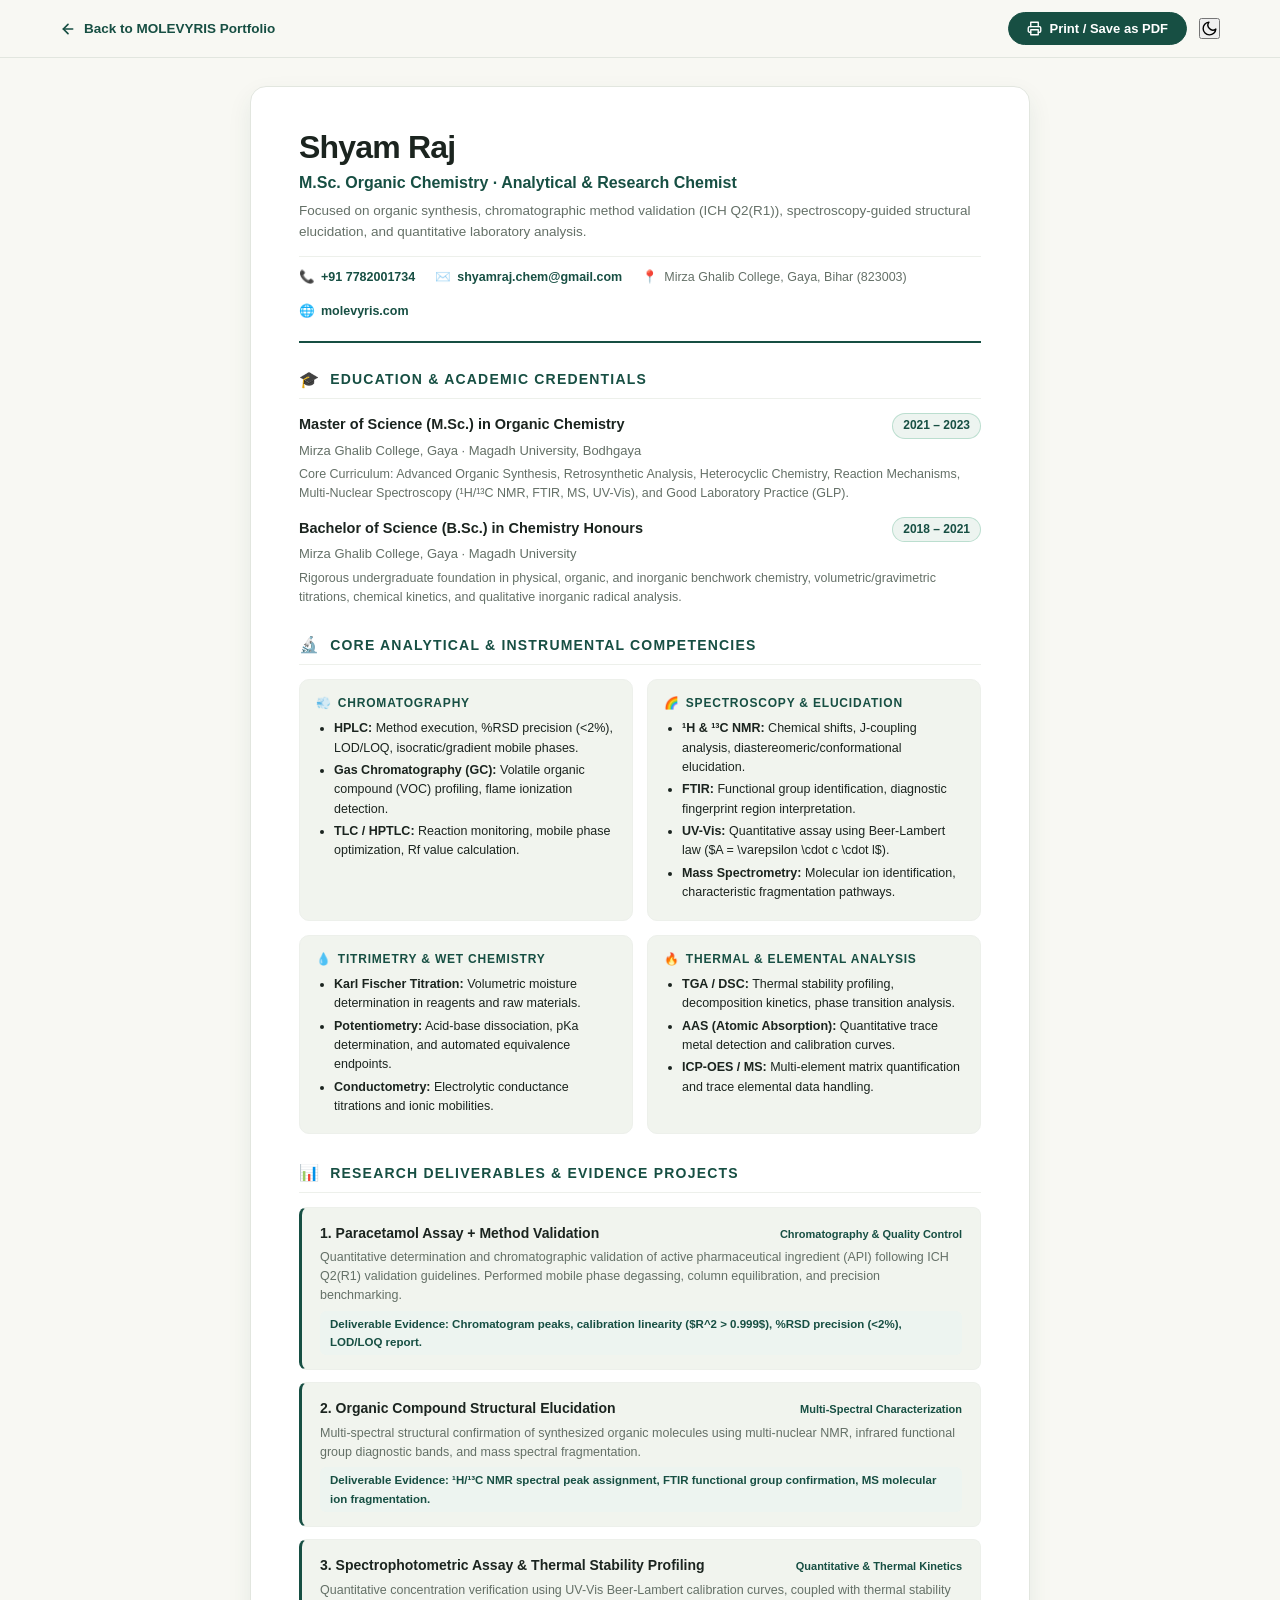
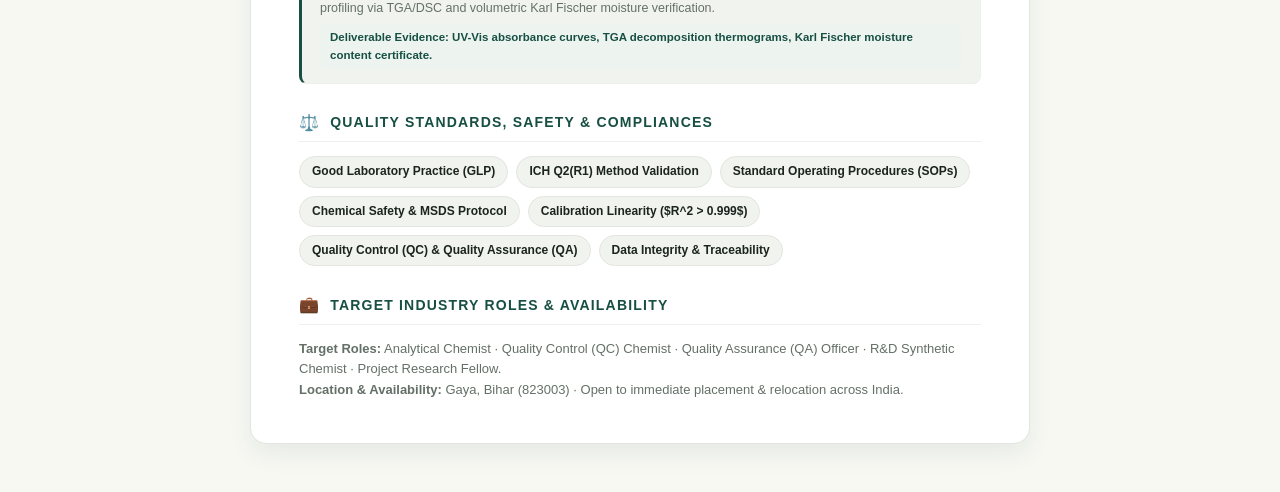
==== factsheet.html @ 66e6f31a "feat: initial production release of MOLEVYRIS scientific portfolio" ====
<!DOCTYPE html>
<html lang="en">

<head>
  <meta charset="UTF-8">
  <meta name="viewport" content="width=device-width, initial-scale=1.0">
  <meta name="description"
    content="Candidate Factsheet & Academic CV — Shyam Raj, M.Sc. Organic Chemistry (Mirza Ghalib College, Magadh University, 2021–23). Specialized in Analytical Instrumentation, Method Validation & Organic Synthesis.">
  <meta name="theme-color" content="#f8f8f3">

  <title>Candidate Factsheet & CV — Shyam Raj | M.Sc. Organic Chemistry</title>

  <!-- Google Fonts -->
  <link rel="preconnect" href="https://fonts.googleapis.com">
  <link rel="preconnect" href="https://fonts.gstatic.com" crossorigin>
  <link
    href="https://fonts.googleapis.com/css2?family=Plus+Jakarta+Sans:wght@400;500;600;700;800&family=JetBrains+Mono:wght@400;500;600&display=swap"
    rel="stylesheet">

  <!-- Modular Stylesheets -->
  <link rel="stylesheet" href="css/variables.css">
  <link rel="stylesheet" href="css/base.css">
  <link rel="stylesheet" href="css/factsheet.css">
</head>

<body>
  <!-- Top Action Bar (Screen Only — Hidden during Print) -->
  <div class="factsheet-top-bar">
    <div class="container top-bar-inner">
      <a href="index.html" class="back-link">
        <svg width="16" height="16" viewBox="0 0 24 24" fill="none" stroke="currentColor" stroke-width="2.5"
          stroke-linecap="round" stroke-linejoin="round">
          <line x1="19" y1="12" x2="5" y2="12"></line>
          <polyline points="12 19 5 12 12 5"></polyline>
        </svg>
        <span>Back to MOLEVYRIS Portfolio</span>
      </a>

      <div class="top-bar-actions">
        <button type="button" class="btn-print" onclick="window.print()">
          <svg width="15" height="15" viewBox="0 0 24 24" fill="none" stroke="currentColor" stroke-width="2.2"
            stroke-linecap="round" stroke-linejoin="round">
            <polyline points="6 9 6 2 18 2 18 9"></polyline>
            <path d="M6 18H4a2 2 0 0 1-2-2v-5a2 2 0 0 1 2-2h16a2 2 0 0 1 2 2v5a2 2 0 0 1-2 2h-2"></path>
            <rect x="6" y="14" width="12" height="8"></rect>
          </svg>
          <span>Print / Save as PDF</span>
        </button>

        <button type="button" class="icon-btn" id="themeToggle" aria-label="Toggle theme" title="Toggle theme">
          <svg class="sun-icon" width="18" height="18" viewBox="0 0 24 24" fill="none" stroke="currentColor"
            stroke-width="2" stroke-linecap="round" stroke-linejoin="round">
            <circle cx="12" cy="12" r="5"></circle>
            <line x1="12" y1="2" x2="12" y2="4"></line>
            <line x1="12" y1="20" x2="12" y2="22"></line>
            <line x1="4.22" y1="4.22" x2="5.64" y2="5.64"></line>
            <line x1="18.36" y1="18.36" x2="19.78" y2="19.78"></line>
            <line x1="1" y1="12" x2="3" y2="12"></line>
            <line x1="21" y1="12" x2="23" y2="12"></line>
            <line x1="4.22" y1="19.78" x2="5.64" y2="18.36"></line>
            <line x1="18.36" y1="5.64" x2="19.78" y2="4.22"></line>
          </svg>
          <svg class="moon-icon" width="17" height="17" viewBox="0 0 24 24" fill="none" stroke="currentColor"
            stroke-width="2" stroke-linecap="round" stroke-linejoin="round">
            <path d="M21 12.79A9 9 0 1 1 11.21 3 7 7 0 0 0 21 12.79z"></path>
          </svg>
        </button>
      </div>
    </div>
  </div>

  <!-- Main Factsheet Document Container -->
  <main class="factsheet-container">
    <article class="factsheet-paper">
      <!-- Document Header -->
      <header class="doc-header">
        <h1 class="doc-name">Shyam Raj</h1>
        <div class="doc-title">M.Sc. Organic Chemistry · Analytical & Research Chemist</div>
        <p class="doc-subtitle">
          Focused on organic synthesis, chromatographic method validation (ICH Q2(R1)), spectroscopy-guided structural
          elucidation, and quantitative laboratory analysis.
        </p>

        <div class="contact-meta-row">
          <div class="contact-meta-item">
            <span>📞</span>
            <a href="tel:+917782001734">+91 7782001734</a>
          </div>
          <div class="contact-meta-item">
            <span>✉️</span>
            <a href="mailto:shyamraj.chem@gmail.com">shyamraj.chem@gmail.com</a>
          </div>
          <div class="contact-meta-item">
            <span>📍</span>
            <span>Mirza Ghalib College, Gaya, Bihar (823003)</span>
          </div>
          <div class="contact-meta-item">
            <span>🌐</span>
            <a href="index.html">molevyris.com</a>
          </div>
        </div>
      </header>

      <!-- Section: Academic Background -->
      <section class="doc-section">
        <h2 class="doc-section-title">
          <span class="title-icon">🎓</span>
          <span>Education & Academic Credentials</span>
        </h2>

        <div class="edu-block">
          <div class="edu-header-row">
            <span class="edu-degree">Master of Science (M.Sc.) in Organic Chemistry</span>
            <span class="edu-year">2021 – 2023</span>
          </div>
          <div class="edu-inst">Mirza Ghalib College, Gaya · Magadh University, Bodhgaya</div>
          <p class="edu-details">
            Core Curriculum: Advanced Organic Synthesis, Retrosynthetic Analysis, Heterocyclic Chemistry, Reaction
            Mechanisms, Multi-Nuclear Spectroscopy (¹H/¹³C NMR, FTIR, MS, UV-Vis), and Good Laboratory Practice (GLP).
          </p>
        </div>

        <div class="edu-block">
          <div class="edu-header-row">
            <span class="edu-degree">Bachelor of Science (B.Sc.) in Chemistry Honours</span>
            <span class="edu-year">2018 – 2021</span>
          </div>
          <div class="edu-inst">Mirza Ghalib College, Gaya · Magadh University</div>
          <p class="edu-details">
            Rigorous undergraduate foundation in physical, organic, and inorganic benchwork chemistry, volumetric/gravimetric
            titrations, chemical kinetics, and qualitative inorganic radical analysis.
          </p>
        </div>
      </section>

      <!-- Section: Core Analytical Competencies -->
      <section class="doc-section">
        <h2 class="doc-section-title">
          <span class="title-icon">🔬</span>
          <span>Core Analytical & Instrumental Competencies</span>
        </h2>

        <div class="competency-grid">
          <!-- Category 1: Chromatography -->
          <div class="competency-card">
            <div class="comp-category">
              <span>💨</span>
              <span>Chromatography</span>
            </div>
            <ul class="comp-list">
              <li><strong>HPLC:</strong> Method execution, %RSD precision (&lt;2%), LOD/LOQ, isocratic/gradient mobile phases.</li>
              <li><strong>Gas Chromatography (GC):</strong> Volatile organic compound (VOC) profiling, flame ionization detection.</li>
              <li><strong>TLC / HPTLC:</strong> Reaction monitoring, mobile phase optimization, Rf value calculation.</li>
            </ul>
          </div>

          <!-- Category 2: Spectroscopy -->
          <div class="competency-card">
            <div class="comp-category">
              <span>🌈</span>
              <span>Spectroscopy & Elucidation</span>
            </div>
            <ul class="comp-list">
              <li><strong>¹H & ¹³C NMR:</strong> Chemical shifts, J-coupling analysis, diastereomeric/conformational elucidation.</li>
              <li><strong>FTIR:</strong> Functional group identification, diagnostic fingerprint region interpretation.</li>
              <li><strong>UV-Vis:</strong> Quantitative assay using Beer-Lambert law ($A = \varepsilon \cdot c \cdot l$).</li>
              <li><strong>Mass Spectrometry:</strong> Molecular ion identification, characteristic fragmentation pathways.</li>
            </ul>
          </div>

          <!-- Category 3: Titrimetry & Electroanalytical -->
          <div class="competency-card">
            <div class="comp-category">
              <span>💧</span>
              <span>Titrimetry & Wet Chemistry</span>
            </div>
            <ul class="comp-list">
              <li><strong>Karl Fischer Titration:</strong> Volumetric moisture determination in reagents and raw materials.</li>
              <li><strong>Potentiometry:</strong> Acid-base dissociation, pKa determination, and automated equivalence endpoints.</li>
              <li><strong>Conductometry:</strong> Electrolytic conductance titrations and ionic mobilities.</li>
            </ul>
          </div>

          <!-- Category 4: Thermal & Elemental -->
          <div class="competency-card">
            <div class="comp-category">
              <span>🔥</span>
              <span>Thermal & Elemental Analysis</span>
            </div>
            <ul class="comp-list">
              <li><strong>TGA / DSC:</strong> Thermal stability profiling, decomposition kinetics, phase transition analysis.</li>
              <li><strong>AAS (Atomic Absorption):</strong> Quantitative trace metal detection and calibration curves.</li>
              <li><strong>ICP-OES / MS:</strong> Multi-element matrix quantification and trace elemental data handling.</li>
            </ul>
          </div>
        </div>
      </section>

      <!-- Section: Key Research & Deliverable Evidence Projects -->
      <section class="doc-section">
        <h2 class="doc-section-title">
          <span class="title-icon">📊</span>
          <span>Research Deliverables & Evidence Projects</span>
        </h2>

        <!-- Project 1 -->
        <div class="project-summary-card">
          <div class="proj-head">
            <span class="proj-title">1. Paracetamol Assay + Method Validation</span>
            <span class="proj-badge">Chromatography & Quality Control</span>
          </div>
          <p class="proj-desc">
            Quantitative determination and chromatographic validation of active pharmaceutical ingredient (API) following
            ICH Q2(R1) validation guidelines. Performed mobile phase degassing, column equilibration, and precision benchmarking.
          </p>
          <div class="proj-evidence">
            Deliverable Evidence: Chromatogram peaks, calibration linearity ($R^2 &gt; 0.999$), %RSD precision (&lt;2%), LOD/LOQ report.
          </div>
        </div>

        <!-- Project 2 -->
        <div class="project-summary-card">
          <div class="proj-head">
            <span class="proj-title">2. Organic Compound Structural Elucidation</span>
            <span class="proj-badge">Multi-Spectral Characterization</span>
          </div>
          <p class="proj-desc">
            Multi-spectral structural confirmation of synthesized organic molecules using multi-nuclear NMR, infrared functional
            group diagnostic bands, and mass spectral fragmentation.
          </p>
          <div class="proj-evidence">
            Deliverable Evidence: ¹H/¹³C NMR spectral peak assignment, FTIR functional group confirmation, MS molecular ion fragmentation.
          </div>
        </div>

        <!-- Project 3 -->
        <div class="project-summary-card">
          <div class="proj-head">
            <span class="proj-title">3. Spectrophotometric Assay & Thermal Stability Profiling</span>
            <span class="proj-badge">Quantitative & Thermal Kinetics</span>
          </div>
          <p class="proj-desc">
            Quantitative concentration verification using UV-Vis Beer-Lambert calibration curves, coupled with thermal stability profiling
            via TGA/DSC and volumetric Karl Fischer moisture verification.
          </p>
          <div class="proj-evidence">
            Deliverable Evidence: UV-Vis absorbance curves, TGA decomposition thermograms, Karl Fischer moisture content certificate.
          </div>
        </div>
      </section>

      <!-- Section: Standards & Compliance -->
      <section class="doc-section">
        <h2 class="doc-section-title">
          <span class="title-icon">⚖️</span>
          <span>Quality Standards, Safety & Compliances</span>
        </h2>

        <div class="compliance-pills">
          <span class="compliance-pill">Good Laboratory Practice (GLP)</span>
          <span class="compliance-pill">ICH Q2(R1) Method Validation</span>
          <span class="compliance-pill">Standard Operating Procedures (SOPs)</span>
          <span class="compliance-pill">Chemical Safety & MSDS Protocol</span>
          <span class="compliance-pill">Calibration Linearity ($R^2 &gt; 0.999$)</span>
          <span class="compliance-pill">Quality Control (QC) & Quality Assurance (QA)</span>
          <span class="compliance-pill">Data Integrity & Traceability</span>
        </div>
      </section>

      <!-- Section: Target Roles -->
      <section class="doc-section" style="margin-bottom: 0;">
        <h2 class="doc-section-title">
          <span class="title-icon">💼</span>
          <span>Target Industry Roles & Availability</span>
        </h2>
        <p style="font-size: 13px; color: var(--muted); line-height: 1.6; margin: 0;">
          <strong>Target Roles:</strong> Analytical Chemist · Quality Control (QC) Chemist · Quality Assurance (QA) Officer · R&D Synthetic Chemist · Project Research Fellow.<br>
          <strong>Location & Availability:</strong> Gaya, Bihar (823003) · Open to immediate placement & relocation across India.
        </p>
      </section>
    </article>
  </main>

  <!-- Theme Switching Script -->
  <script src="js/theme.js"></script>
</body>

</html>
---- css/variables.css ----
/* Day (Light) Theme Variables */
:root {
  --paper: #f8f8f3;
  --paper-card: #ffffff;
  --paper-alt: #f1f4ee;
  --green: #174f43;
  --green-deep: #0e372e;
  --green-light: #2b705e;
  --green-emerald: #3ca77c;
  --green-tint: #edf4f0;
  --green-tint-border: rgba(60, 167, 124, 0.28);
  --ink: #1b241f;
  --muted: #647067;
  --line: #e2e6df;
  --line-subtle: #edf0eb;
  --white: #ffffff;
  --header-bg: rgba(248, 248, 243, 0.94);
  --molecule-bg: radial-gradient(ellipse 75% 65% at 50% 50%, #e2ece4 0%, #edf3ec 42%, rgba(248, 248, 243, 0) 75%);
  --shadow-sm: 0 2px 8px rgba(23, 79, 67, 0.05);
  --shadow-md: 0 10px 24px rgba(23, 79, 67, 0.08);
  --shadow-lg: 0 20px 40px rgba(23, 79, 67, 0.12);
}

/* Night (Dark) Theme Variables */
[data-theme="dark"] {
  --paper: #0b1411;
  --paper-card: #13241e;
  --paper-alt: #162922;
  --green: #41b886;
  --green-deep: #2ea675;
  --green-light: #5de4af;
  --green-emerald: #47d69b;
  --green-tint: rgba(65, 184, 134, 0.14);
  --green-tint-border: rgba(65, 184, 134, 0.3);
  --ink: #ecf3ee;
  --muted: #9ab2a3;
  --line: #1c382f;
  --line-subtle: #162c24;
  --white: #13241e;
  --header-bg: rgba(11, 20, 17, 0.94);
  --molecule-bg: radial-gradient(ellipse 75% 65% at 50% 50%, #173228 0%, #0f221b 45%, rgba(11, 20, 17, 0) 75%);
  --shadow-sm: 0 2px 8px rgba(0, 0, 0, 0.35);
  --shadow-md: 0 10px 24px rgba(0, 0, 0, 0.45);
  --shadow-lg: 0 20px 40px rgba(0, 0, 0, 0.55);
}
---- css/base.css ----
* {
  box-sizing: border-box;
  margin: 0;
  padding: 0;
}

html {
  scroll-behavior: smooth;
}

body {
  background: var(--paper);
  color: var(--ink);
  font-family: -apple-system, BlinkMacSystemFont, "Segoe UI", Roboto, "Helvetica Neue", Arial, sans-serif;
  line-height: 1.6;
  -webkit-font-smoothing: antialiased;
  -moz-osx-font-smoothing: grayscale;
  transition: background-color 0.3s ease, color 0.3s ease;
}

a {
  color: inherit;
  text-decoration: none;
}

.container {
  width: min(1160px, 92%);
  margin: auto;
}
---- css/factsheet.css ----
/* ==========================================================================
   MOLEVYRIS — Standalone Candidate Factsheet & Printable CV Styles
   ========================================================================== */

/* Top Action Bar (Hidden in Print) */
.factsheet-top-bar {
  position: sticky;
  top: 0;
  z-index: 100;
  background: var(--header-bg);
  backdrop-filter: blur(12px);
  -webkit-backdrop-filter: blur(12px);
  border-bottom: 1px solid var(--line);
  padding: 12px 0;
  margin-bottom: 28px;
}

.top-bar-inner {
  display: flex;
  align-items: center;
  justify-content: space-between;
  gap: 16px;
}

.back-link {
  display: inline-flex;
  align-items: center;
  gap: 8px;
  color: var(--green);
  text-decoration: none;
  font-size: 13.5px;
  font-weight: 600;
  transition: all 0.2s ease;
}

.back-link:hover {
  color: var(--green-deep);
  transform: translateX(-2px);
}

.top-bar-actions {
  display: flex;
  align-items: center;
  gap: 12px;
}

.btn-print {
  display: inline-flex;
  align-items: center;
  gap: 8px;
  padding: 8px 18px;
  border-radius: 9999px;
  background: var(--green);
  color: #ffffff;
  border: 1px solid var(--green);
  font-size: 13px;
  font-weight: 600;
  cursor: pointer;
  transition: all 0.22s ease;
}

.btn-print:hover {
  background: var(--green-deep);
  transform: translateY(-1.5px);
  box-shadow: var(--shadow-sm);
}

/* Document Container */
.factsheet-container {
  max-width: 820px;
  margin: 0 auto 48px;
  padding: 0 20px;
}

.factsheet-paper {
  background: var(--paper-card);
  border: 1px solid var(--line);
  border-radius: 16px;
  padding: 42px 48px;
  box-shadow: var(--shadow-md);
  transition: background 0.3s ease, border-color 0.3s ease;
}

/* Header Section */
.doc-header {
  border-bottom: 2px solid var(--green);
  padding-bottom: 20px;
  margin-bottom: 24px;
}

.doc-name {
  font-size: 32px;
  font-weight: 800;
  color: var(--ink);
  letter-spacing: -0.025em;
  line-height: 1.15;
  margin-bottom: 4px;
}

.doc-title {
  font-size: 16px;
  font-weight: 700;
  color: var(--green);
  margin-bottom: 6px;
}

.doc-subtitle {
  font-size: 13.5px;
  color: var(--muted);
  line-height: 1.5;
  margin-bottom: 14px;
}

.contact-meta-row {
  display: flex;
  flex-wrap: wrap;
  gap: 14px 20px;
  font-size: 12.5px;
  color: var(--muted);
  padding-top: 10px;
  border-top: 1px solid var(--line-subtle);
}

.contact-meta-item {
  display: inline-flex;
  align-items: center;
  gap: 6px;
}

.contact-meta-item a {
  color: var(--green);
  text-decoration: none;
  font-weight: 600;
}

.contact-meta-item a:hover {
  text-decoration: underline;
}

/* Factsheet Content Blocks */
.doc-section {
  margin-bottom: 26px;
}

.doc-section-title {
  display: flex;
  align-items: center;
  gap: 10px;
  font-size: 14px;
  font-weight: 800;
  text-transform: uppercase;
  letter-spacing: 1.2px;
  color: var(--green);
  margin-bottom: 14px;
  padding-bottom: 6px;
  border-bottom: 1px solid var(--line-subtle);
}

.doc-section-title span.title-icon {
  font-size: 16px;
}

/* Education Items */
.edu-block {
  margin-bottom: 14px;
}

.edu-header-row {
  display: flex;
  justify-content: space-between;
  align-items: baseline;
  gap: 12px;
  margin-bottom: 2px;
}

.edu-degree {
  font-size: 14.5px;
  font-weight: 700;
  color: var(--ink);
}

.edu-year {
  font-size: 12px;
  font-weight: 700;
  color: var(--green);
  background: var(--green-tint);
  padding: 2px 10px;
  border-radius: 9999px;
  border: 1px solid var(--green-tint-border);
}

.edu-inst {
  font-size: 13px;
  color: var(--muted);
  margin-bottom: 4px;
}

.edu-details {
  font-size: 12.5px;
  color: var(--muted);
  line-height: 1.5;
}

/* Competency Grid */
.competency-grid {
  display: grid;
  grid-template-columns: 1fr 1fr;
  gap: 14px;
}

.competency-card {
  background: var(--paper-alt);
  border: 1px solid var(--line-subtle);
  border-radius: 10px;
  padding: 14px 16px;
}

.comp-category {
  font-size: 12px;
  font-weight: 700;
  color: var(--green);
  text-transform: uppercase;
  letter-spacing: 0.8px;
  margin-bottom: 6px;
  display: flex;
  align-items: center;
  gap: 6px;
}

.comp-list {
  font-size: 12.5px;
  color: var(--ink);
  line-height: 1.55;
  margin: 0;
  padding-left: 18px;
}

.comp-list li {
  margin-bottom: 3px;
}

/* Projects Table / Blocks */
.project-summary-card {
  background: var(--paper-alt);
  border: 1px solid var(--line-subtle);
  border-left: 3px solid var(--green);
  border-radius: 8px;
  padding: 14px 18px;
  margin-bottom: 12px;
}

.proj-head {
  display: flex;
  justify-content: space-between;
  align-items: baseline;
  gap: 12px;
  margin-bottom: 4px;
}

.proj-title {
  font-size: 14px;
  font-weight: 700;
  color: var(--ink);
}

.proj-badge {
  font-size: 11px;
  font-weight: 600;
  color: var(--green);
}

.proj-desc {
  font-size: 12.5px;
  color: var(--muted);
  line-height: 1.5;
  margin-bottom: 6px;
}

.proj-evidence {
  font-size: 11.5px;
  color: var(--green);
  font-weight: 600;
  background: var(--green-tint);
  padding: 4px 10px;
  border-radius: 6px;
  display: inline-block;
}

/* Compliance List */
.compliance-pills {
  display: flex;
  flex-wrap: wrap;
  gap: 8px;
}

.compliance-pill {
  font-size: 12px;
  font-weight: 600;
  color: var(--ink);
  background: var(--paper-alt);
  border: 1px solid var(--line);
  padding: 5px 12px;
  border-radius: 9999px;
}

/* ==========================================================================
   PRINT STYLESHEET (@media print)
   Generates a pristine 1-2 page A4 PDF directly from the browser!
   ========================================================================== */
@media print {
  @page {
    size: A4;
    margin: 12mm 14mm;
  }

  /* Hide screen-only interactive elements */
  .factsheet-top-bar,
  header,
  footer,
  .btn-print,
  .icon-btn,
  #themeToggle,
  .back-link {
    display: none !important;
  }

  body {
    background: #ffffff !important;
    color: #111111 !important;
    font-size: 11pt !important;
    line-height: 1.4 !important;
    padding: 0 !important;
    margin: 0 !important;
  }

  .factsheet-container {
    max-width: 100% !important;
    padding: 0 !important;
    margin: 0 !important;
  }

  .factsheet-paper {
    background: #ffffff !important;
    border: none !important;
    box-shadow: none !important;
    padding: 0 !important;
  }

  .doc-header {
    border-bottom: 2pt solid #174f43 !important;
    padding-bottom: 12pt !important;
    margin-bottom: 16pt !important;
  }

  .doc-name {
    color: #0e372e !important;
    font-size: 24pt !important;
  }

  .doc-title {
    color: #174f43 !important;
    font-size: 13pt !important;
  }

  .doc-subtitle {
    color: #444444 !important;
    font-size: 10.5pt !important;
  }

  .contact-meta-row {
    color: #444444 !important;
    border-top: 1pt solid #cccccc !important;
  }

  .contact-meta-item a {
    color: #174f43 !important;
    text-decoration: none !important;
  }

  .doc-section {
    margin-bottom: 16pt !important;
    break-inside: avoid;
  }

  .doc-section-title {
    color: #174f43 !important;
    border-bottom: 1pt solid #dddddd !important;
    font-size: 11pt !important;
  }

  .competency-card,
  .project-summary-card {
    background: #fbfbfb !important;
    border: 1pt solid #e0e0e0 !important;
    break-inside: avoid;
  }

  .project-summary-card {
    border-left: 3pt solid #174f43 !important;
  }

  .proj-evidence {
    background: #eef5f2 !important;
    color: #0e372e !important;
  }

  .edu-year {
    background: #eef5f2 !important;
    color: #174f43 !important;
    border: 1pt solid #b8dfd4 !important;
  }

  .compliance-pill {
    background: #f6f6f6 !important;
    border: 1pt solid #dddddd !important;
    color: #222222 !important;
  }
}

/* Responsive screen styles */
@media screen and (max-width: 680px) {
  .factsheet-paper {
    padding: 24px 20px;
  }
  .competency-grid {
    grid-template-columns: 1fr;
  }
  .doc-name {
    font-size: 26px;
  }
  .edu-header-row,
  .proj-head {
    flex-direction: column;
    gap: 4px;
  }
}
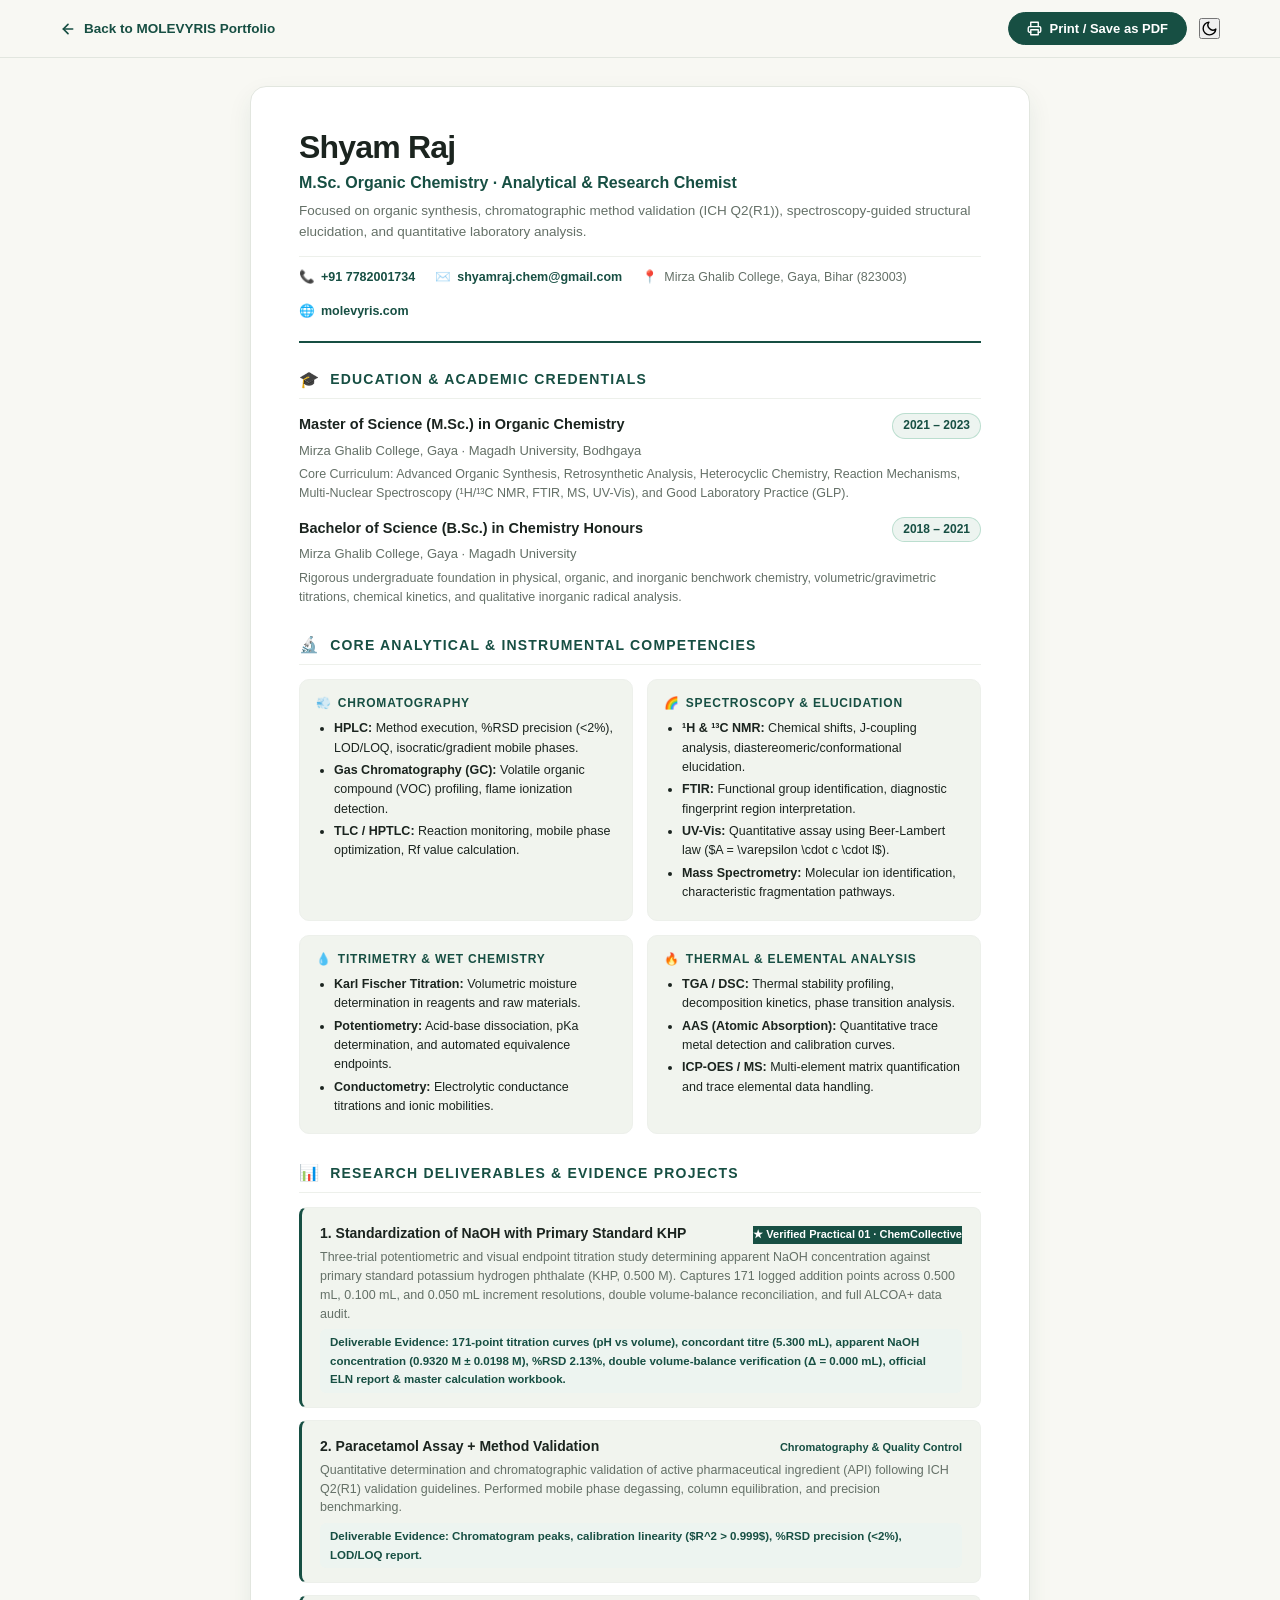
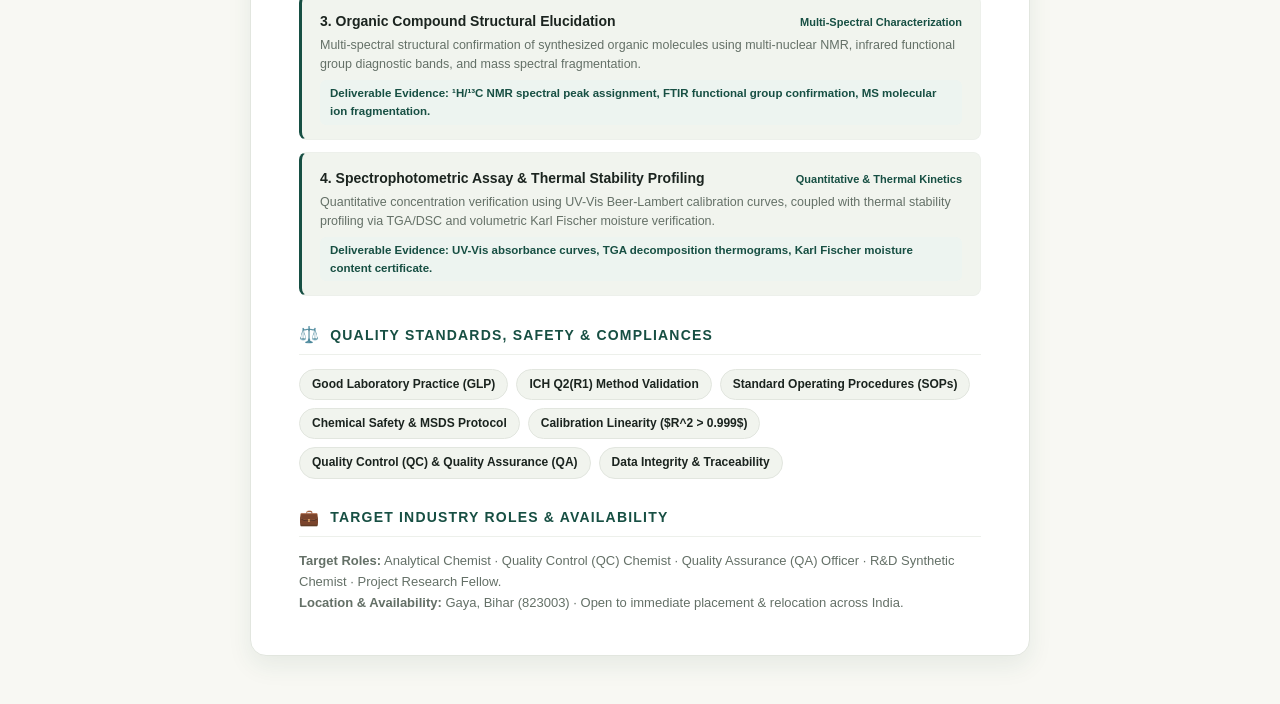
==== commit 3aeb7fff: "feat: integrate KHP standardization telemetry curve inspector, 171-pt raw log, PDF print sheet, and " ====
--- a/factsheet.html
+++ b/factsheet.html
@@ -203,10 +203,24 @@
           <span>Research Deliverables & Evidence Projects</span>
         </h2>
 
-        <!-- Project 1 -->
+        <!-- Project 1: Primary Standard KHP Titration (Verified Laboratory Practical) -->
+        <div class="project-summary-card" style="border-left: 3px solid var(--green, #15803d);">
+          <div class="proj-head">
+            <span class="proj-title">1. Standardization of NaOH with Primary Standard KHP</span>
+            <span class="proj-badge" style="background: var(--green, #15803d); color: #ffffff;">&#9733; Verified Practical 01 &middot; ChemCollective</span>
+          </div>
+          <p class="proj-desc">
+            Three-trial potentiometric and visual endpoint titration study determining apparent NaOH concentration against primary standard potassium hydrogen phthalate (KHP, 0.500 M). Captures 171 logged addition points across 0.500 mL, 0.100 mL, and 0.050 mL increment resolutions, double volume-balance reconciliation, and full ALCOA+ data audit.
+          </p>
+          <div class="proj-evidence">
+            Deliverable Evidence: 171-point titration curves (pH vs volume), concordant titre (5.300 mL), apparent NaOH concentration (0.9320 M &plusmn; 0.0198 M), %RSD 2.13%, double volume-balance verification (&Delta; = 0.000 mL), official ELN report &amp; master calculation workbook.
+          </div>
+        </div>
+
+        <!-- Project 2 -->
         <div class="project-summary-card">
           <div class="proj-head">
-            <span class="proj-title">1. Paracetamol Assay + Method Validation</span>
+            <span class="proj-title">2. Paracetamol Assay + Method Validation</span>
             <span class="proj-badge">Chromatography & Quality Control</span>
           </div>
           <p class="proj-desc">
@@ -221,7 +235,7 @@
         <!-- Project 2 -->
         <div class="project-summary-card">
           <div class="proj-head">
-            <span class="proj-title">2. Organic Compound Structural Elucidation</span>
+            <span class="proj-title">3. Organic Compound Structural Elucidation</span>
             <span class="proj-badge">Multi-Spectral Characterization</span>
           </div>
           <p class="proj-desc">
@@ -236,7 +250,7 @@
         <!-- Project 3 -->
         <div class="project-summary-card">
           <div class="proj-head">
-            <span class="proj-title">3. Spectrophotometric Assay & Thermal Stability Profiling</span>
+            <span class="proj-title">4. Spectrophotometric Assay & Thermal Stability Profiling</span>
             <span class="proj-badge">Quantitative & Thermal Kinetics</span>
           </div>
           <p class="proj-desc">
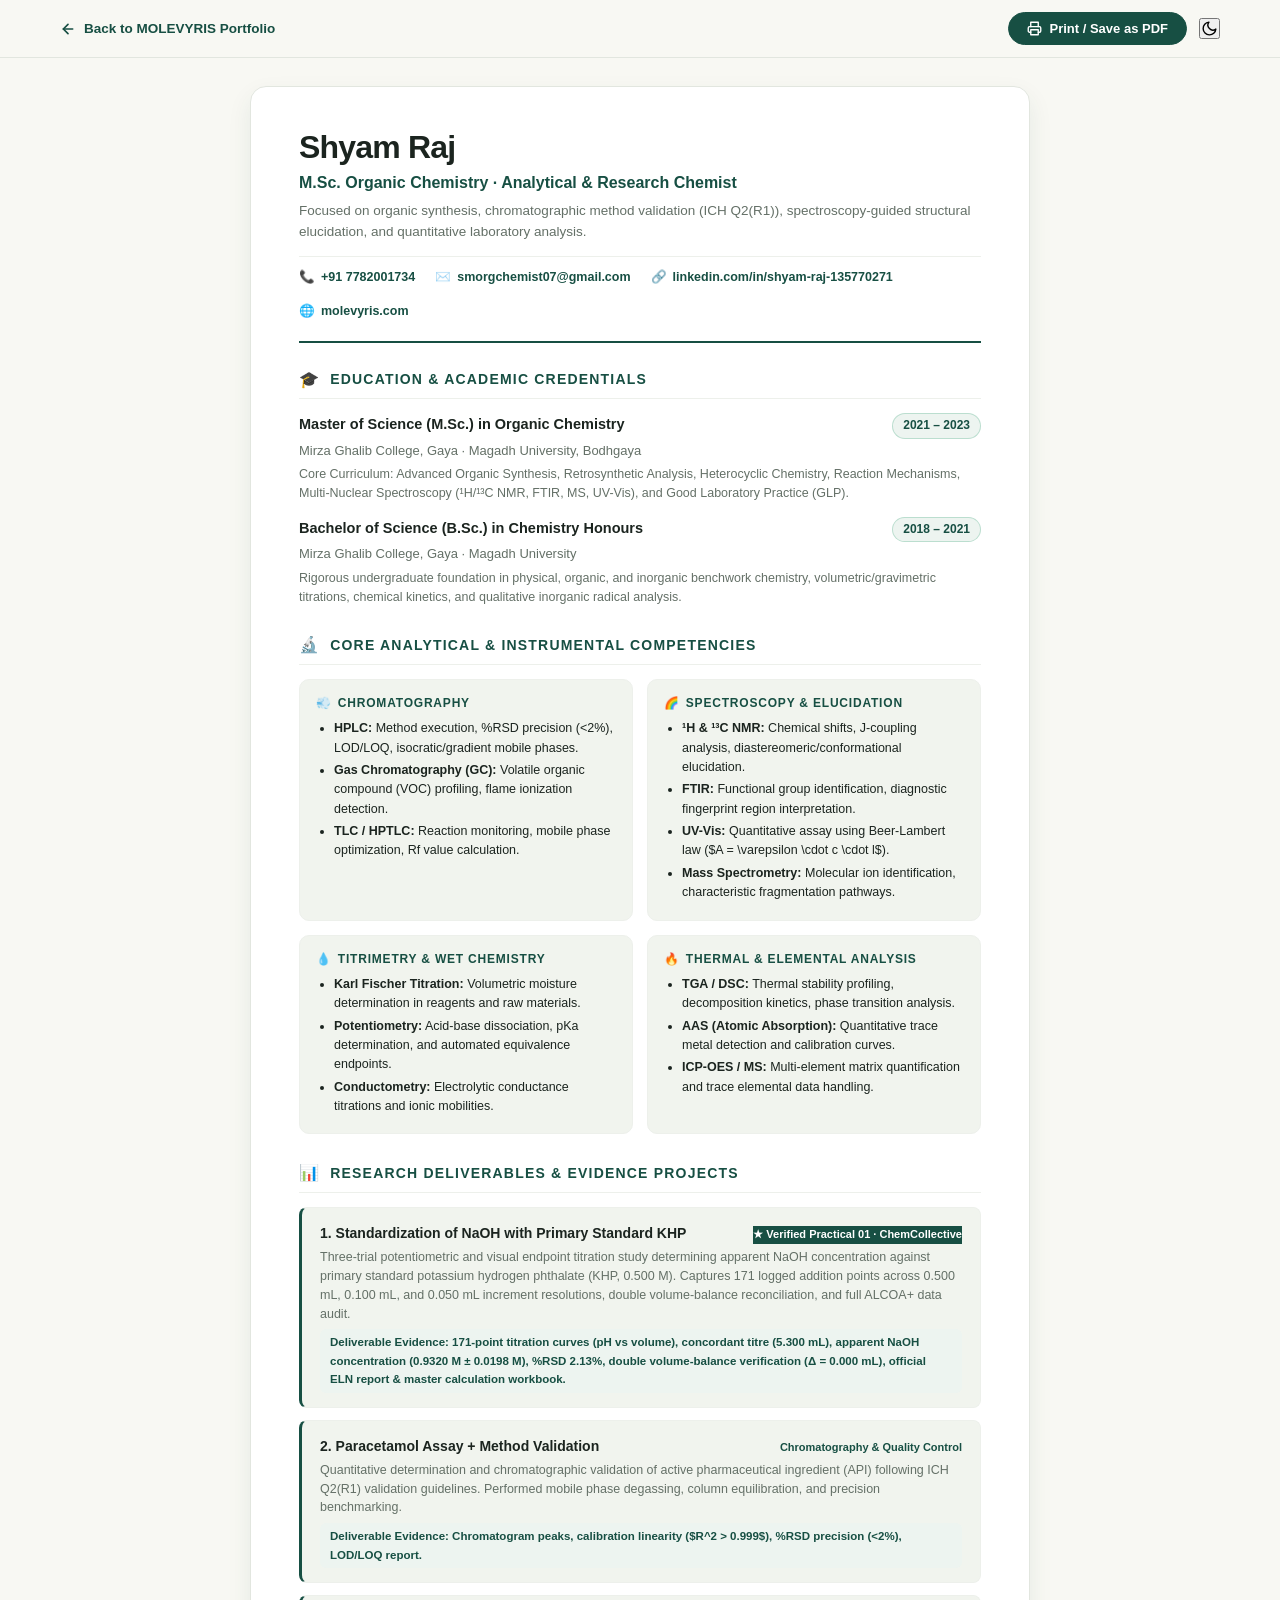
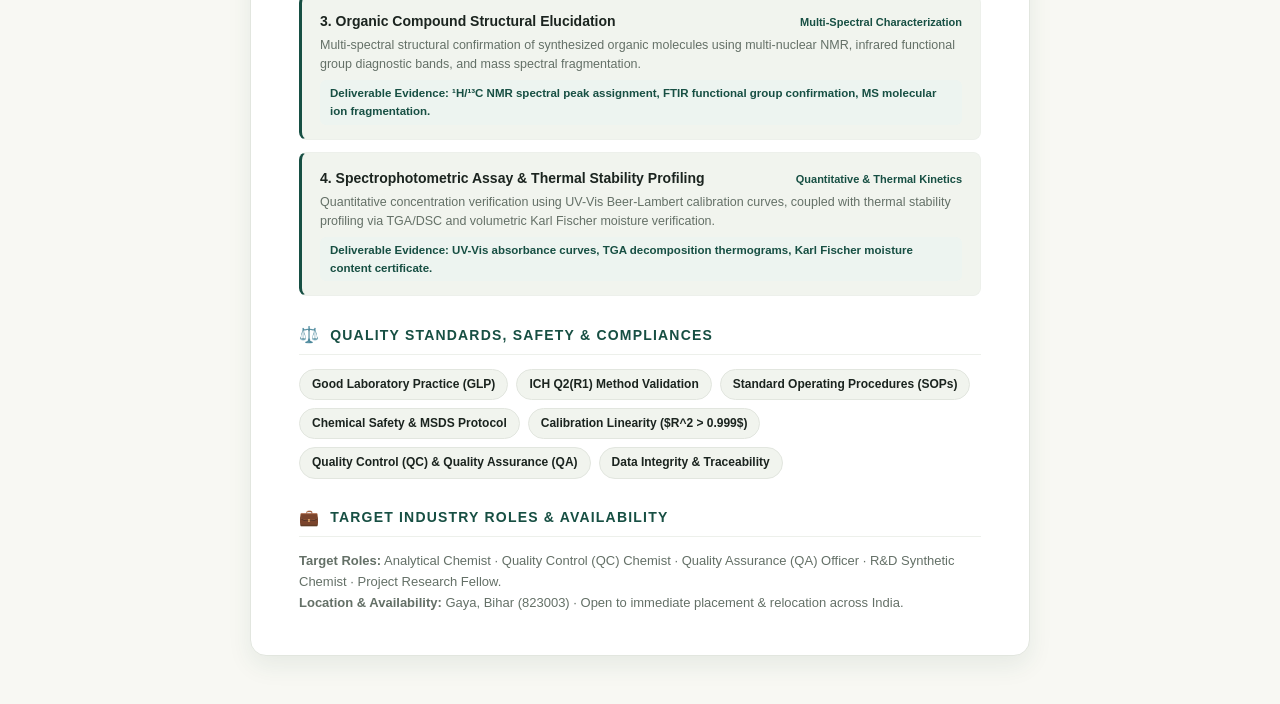
==== commit 5979b1df: "fix(contact): update official email to smorgchemist07@gmail.com and add LinkedIn profile to factshee" ====
--- a/factsheet.html
+++ b/factsheet.html
@@ -88,11 +88,11 @@
           </div>
           <div class="contact-meta-item">
             <span>✉️</span>
-            <a href="mailto:shyamraj.chem@gmail.com">shyamraj.chem@gmail.com</a>
+            <a href="mailto:smorgchemist07@gmail.com">smorgchemist07@gmail.com</a>
           </div>
           <div class="contact-meta-item">
-            <span>📍</span>
-            <span>Mirza Ghalib College, Gaya, Bihar (823003)</span>
+            <span>🔗</span>
+            <a href="https://www.linkedin.com/in/shyam-raj-135770271/" target="_blank" rel="noopener noreferrer">linkedin.com/in/shyam-raj-135770271</a>
           </div>
           <div class="contact-meta-item">
             <span>🌐</span>
